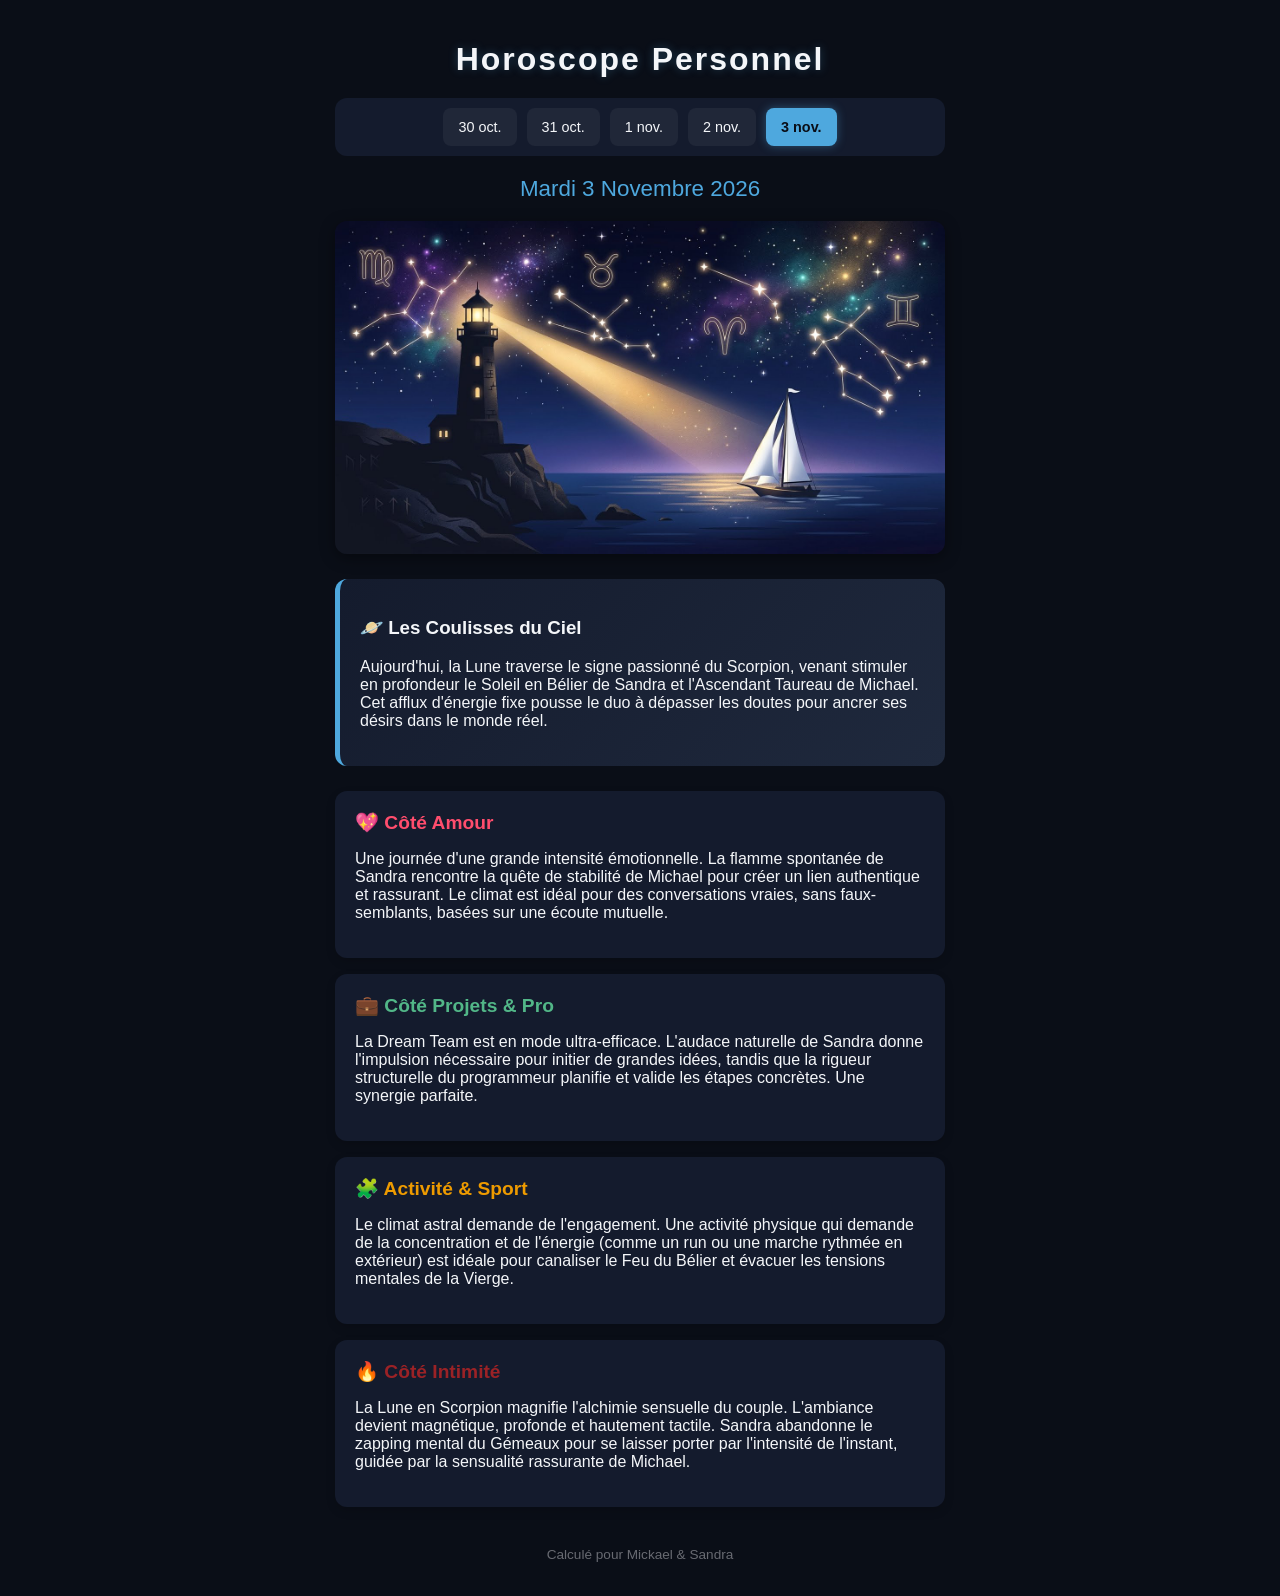
==== docs/couple.html @ 499f7f8c "Update" ====
<!DOCTYPE html>
<html lang="fr">
<head>
    <meta charset="UTF-8">
    <meta name="viewport" content="width=device-width, initial-scale=1.0">
    <title>L'Ancre & La Voile — Votre Horoscope Personnel</title>
    <link rel="stylesheet" href="style.css">
</head>
<body>

    <main class="app-container">
        <header class="app-header">
            <h1 id="main-title">Horoscope Personnel</h1>
            
            <!-- Module Calendrier de Navigation -->
            <nav class="calendar-nav-container" aria-label="Navigation chronologique">
                <div id="calendar-navigation" class="calendar-grid-menu"></div>
            </nav>

            <h2 id="current-date-display">Chargement...</h2>
        </header>

        <!-- Illustration Astrologique Dynamique -->
        <section class="horoscope-media">
            <img id="horoscope-image" src="" alt="Transit planétaire du jour" class="responsive-img">
        </section>

        <!-- Les Coulisses du Ciel -->
        <section class="sky-transit" aria-labelledby="transit-title">
            <h3 id="transit-title">🪐 Les Coulisses du Ciel</h3>
            <p id="transit-content"></p>
        </section>

        <!-- Contenus de l'Horoscope -->
        <section class="horoscope-grid">
            <article class="card love">
                <h3>💖 Côté Amour</h3>
                <p id="love-content"></p>
            </article>

            <article class="card projects">
                <h3>💼 Côté Projets & Pro</h3>
                <p id="projects-content"></p>
            </article>

            <article class="card activities">
                <h3>🧩 Activité & Sport</h3>
                <p id="activities-content"></p>
            </article>

            <article class="card intimacy">
                <h3>🔥 Côté Intimité</h3>
                <p id="intimacy-content"></p>
            </article>
        </section>

        <footer class="app-footer">
            <p id="footer-credits">Calculé pour Mickael & Sandra</p>
        </footer>
    </main>

    <script src="app.js"></script>
</body>
</html>
---- docs/style.css ----
:root {
    --bg-dark: #0a0e17;
    --bg-card: #141b2d;
    --text-light: #f4f6f9;
    --text-muted: #4ea8de;
    --love-color: #ff4d6d;
    --project-color: #52b788;
    --activity-color: #ee9b00;
    --intimacy-color: #9b2226;
    --border-radius: 12px;
    --transition: all 0.3s ease;
}

body {
    margin: 0;
    padding: 0;
    background-color: var(--bg-dark);
    color: var(--text-light);
    font-family: -apple-system, BlinkMacSystemFont, "Segoe UI", Roboto, sans-serif;
    display: flex;
    justify-content: center;
}

.app-container {
    width: 100%;
    max-width: 650px;
    padding: 20px;
    box-sizing: border-box;
}

.app-header h1 {
    text-align: center;
    font-size: 2rem;
    letter-spacing: 2px;
    margin-bottom: 15px;
    text-shadow: 0 0 10px rgba(78, 168, 222, 0.3);
}

.calendar-nav-container {
    margin: 20px 0;
    padding: 10px;
    background: var(--bg-card);
    border-radius: var(--border-radius);
}

.calendar-grid-menu {
    display: flex;
    justify-content: center;
    gap: 10px;
    flex-wrap: wrap;
}

.calendar-day-link {
    display: block;
    padding: 10px 14px;
    background-color: rgba(255, 255, 255, 0.05);
    color: var(--text-light);
    text-decoration: none;
    border-radius: 8px;
    font-size: 0.9rem;
    font-weight: 500;
    transition: var(--transition);
    border: 1px solid transparent;
}

.calendar-day-link:hover {
    background-color: rgba(78, 168, 222, 0.15);
    border-color: var(--text-muted);
}

.calendar-day-link.active {
    background-color: var(--text-muted);
    color: var(--bg-dark);
    font-weight: bold;
    box-shadow: 0 0 10px rgba(78, 168, 222, 0.4);
}

#current-date-display {
    text-align: center;
    color: var(--text-muted);
    font-size: 1.4rem;
    font-weight: 500;
}

.responsive-img {
    width: 100%;
    height: auto;
    border-radius: var(--border-radius);
    margin-bottom: 25px;
    box-shadow: 0 4px 15px rgba(0, 0, 0, 0.4);
    display: none;
}

.sky-transit {
    background: linear-gradient(135deg, #141b2d, #1f293d);
    padding: 20px;
    border-radius: var(--border-radius);
    margin-bottom: 25px;
    border-left: 5px solid var(--text-muted);
}

.horoscope-grid {
    display: flex;
    flex-direction: column;
    gap: 16px;
}

.card {
    background-color: var(--bg-card);
    padding: 20px;
    border-radius: var(--border-radius);
    box-shadow: 0 4px 10px rgba(0, 0, 0, 0.15);
    transition: var(--transition);
}

.card:hover {
    transform: translateY(-2px);
}

.card h3 { margin-top: 0; margin-bottom: 10px; font-size: 1.2rem; }
.love h3 { color: var(--love-color); }
.projects h3 { color: var(--project-color); }
.activities h3 { color: var(--activity-color); }
.intimacy h3 { color: var(--intimacy-color); }

.app-footer {
    text-align: center;
    margin-top: 40px;
    font-size: 0.85rem;
    color: rgba(244, 246, 249, 0.4);
}
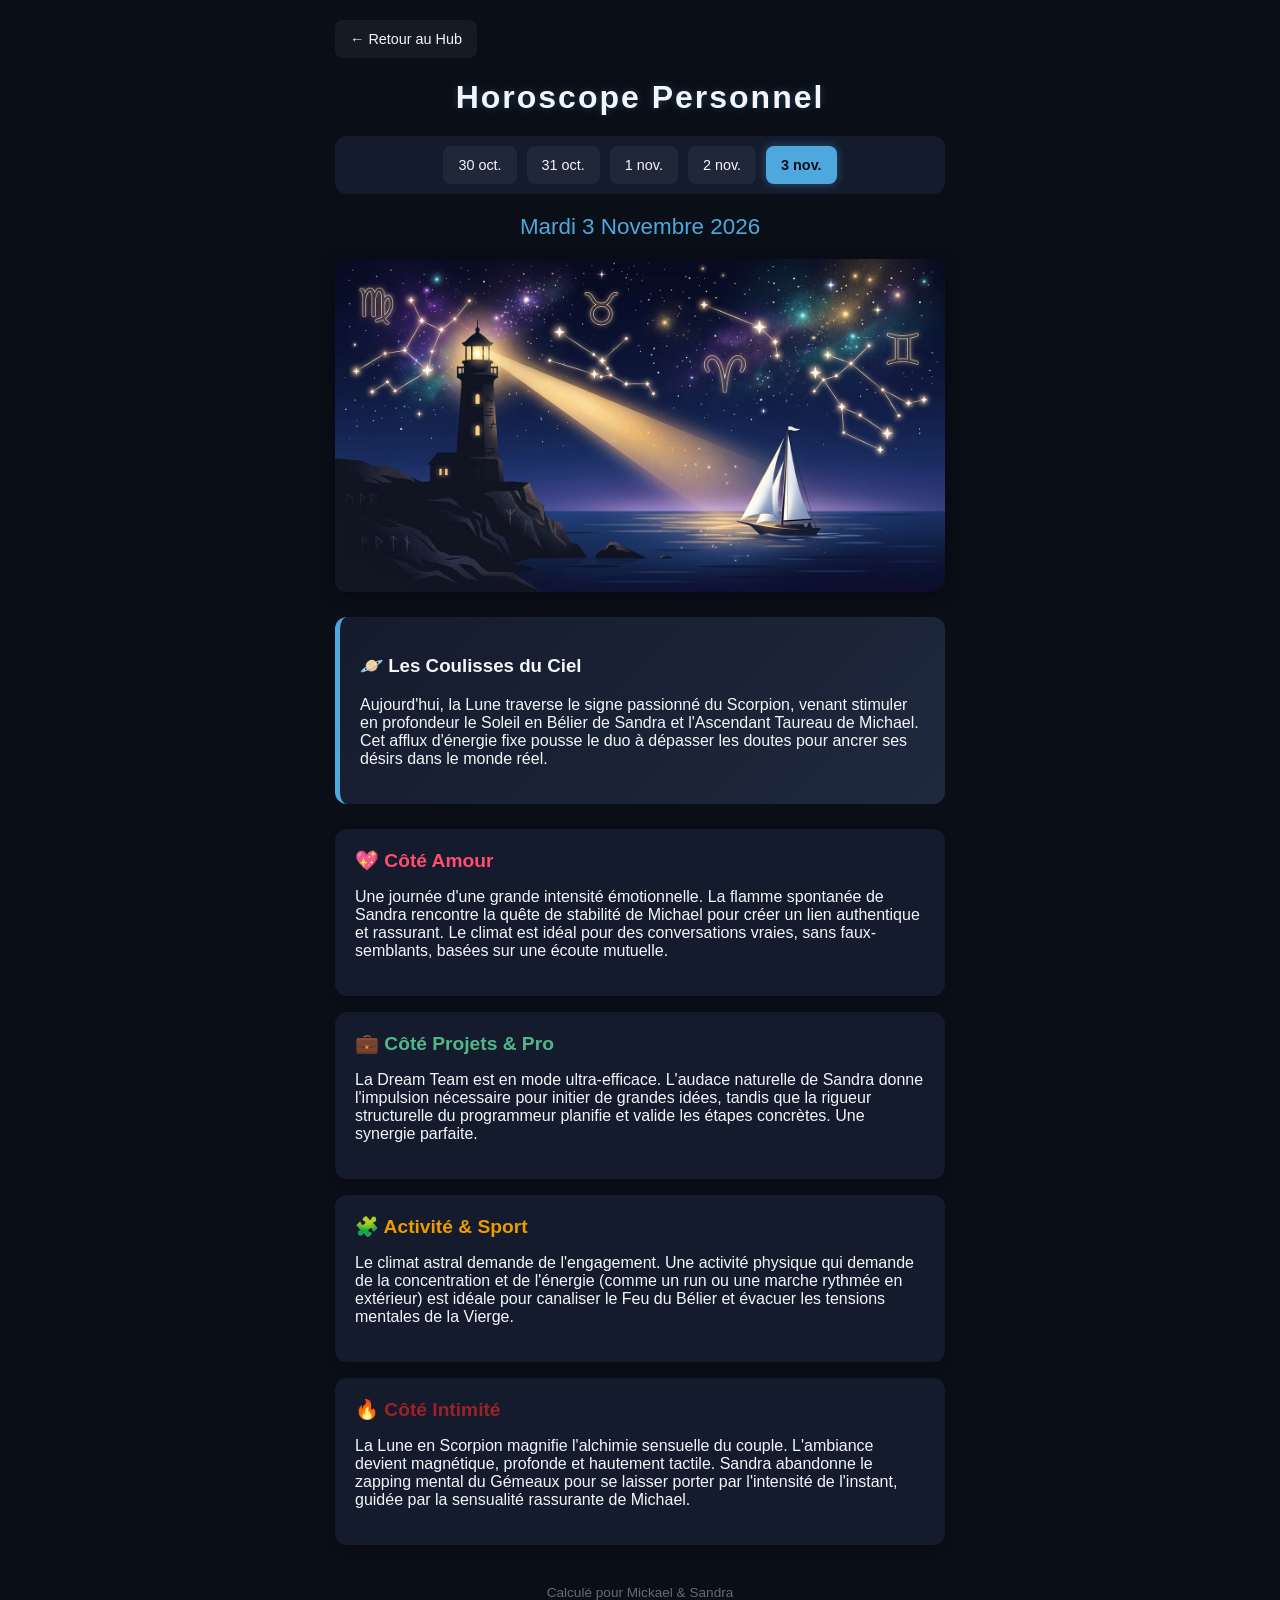
==== commit 02dfafc1: "Update" ====
--- a/docs/couple.html
+++ b/docs/couple.html
@@ -2,13 +2,24 @@
 <html lang="fr">
 <head>
     <meta charset="UTF-8">
+    <!-- Favicon standard pour les navigateurs de bureau (Chrome, Firefox, Edge, Safari desktop) -->
+    <link rel="icon" type="image/png" href="images/logo.png">
+    
+    <!-- Icône pour les appareils mobiles Apple -->
+    <link rel="apple-touch-icon" href="images/logo.png">
+    <meta name="apple-mobile-web-app-capable" content="yes">
+    <meta name="apple-mobile-web-app-status-bar-style" content="black-translucent">
+    <meta name="apple-mobile-web-app-title" content="AstroHub">
     <meta name="viewport" content="width=device-width, initial-scale=1.0">
-    <title>L'Ancre & La Voile — Votre Horoscope Personnel</title>
+    <title>AstroHub — Michael, Sandra & Notre Duo</title>
     <link rel="stylesheet" href="style.css">
 </head>
 <body>
 
     <main class="app-container">
+        <div style="margin-bottom: 15px;">
+            <a href="index.html" class="calendar-day-link" style="display: inline-block; text-align: center;">← Retour au Hub</a>
+        </div>
         <header class="app-header">
             <h1 id="main-title">Horoscope Personnel</h1>
             
